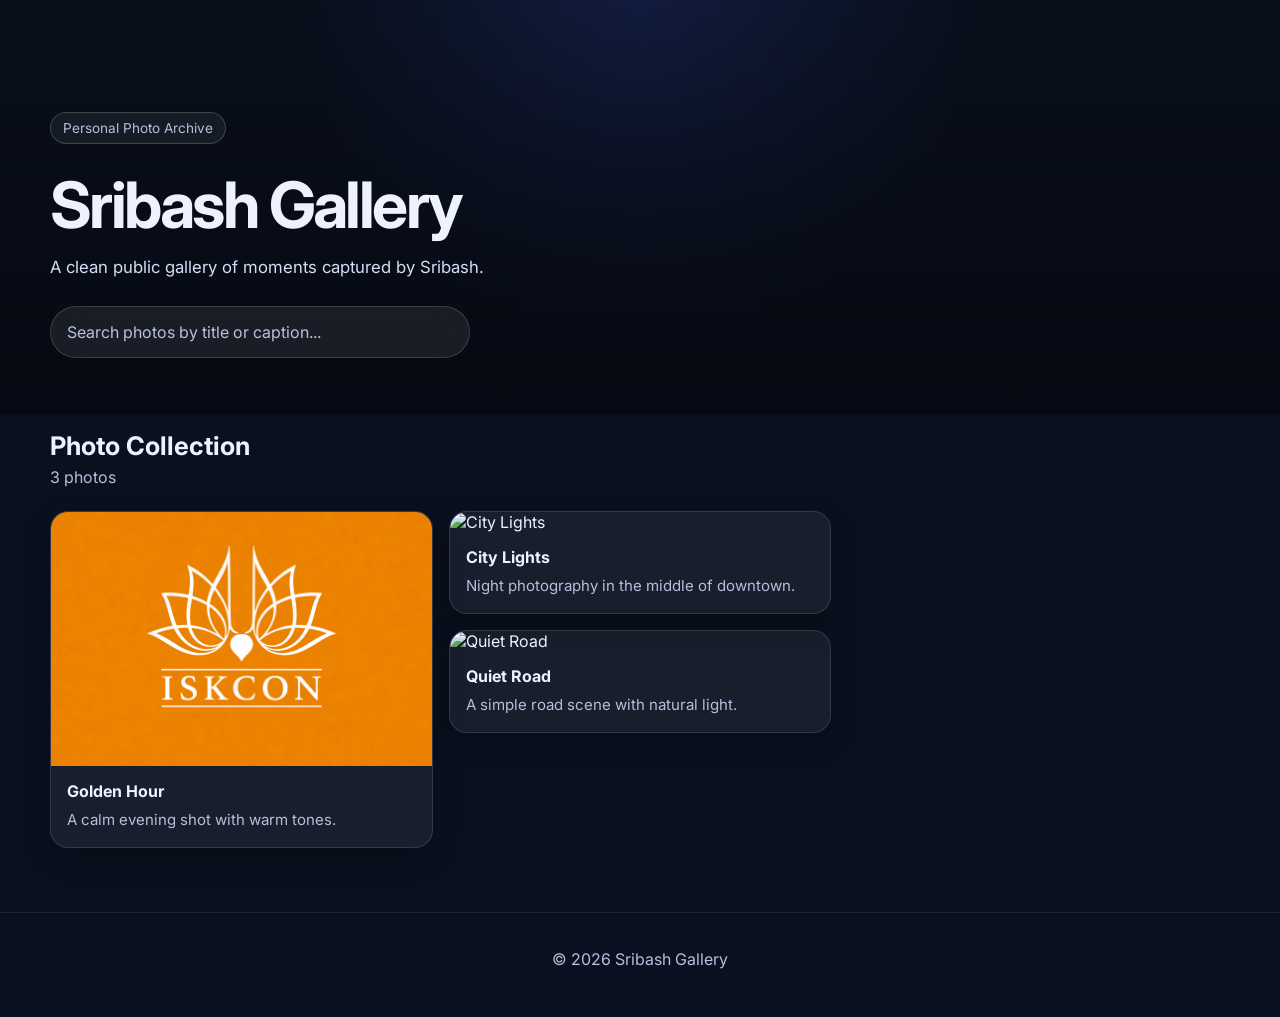
==== index.html @ 0078bc0f "Add files via upload" ====
<!DOCTYPE html>
<html lang="en">
<head>
  <meta charset="UTF-8" />
  <meta name="viewport" content="width=device-width, initial-scale=1.0" />
  <title>Sribash Gallery</title>
  <meta
    name="description"
    content="A personal photo gallery by Sribash."
  />
  <link rel="preconnect" href="https://fonts.googleapis.com" />
  <link rel="preconnect" href="https://fonts.gstatic.com" crossorigin />
  <link
    href="https://fonts.googleapis.com/css2?family=Inter:wght@400;500;600;700;800&display=swap"
    rel="stylesheet"
  />
  <link rel="stylesheet" href="styles.css" />
</head>
<body>
  <header class="hero">
    <div class="hero__overlay"></div>
    <div class="container hero__content">
      <p class="eyebrow">Personal Photo Archive</p>
      <h1>Sribash Gallery</h1>
      <p class="hero__text">
        A clean public gallery of moments captured by Sribash.
      </p>

      <div class="toolbar">
        <input
          id="searchInput"
          type="text"
          placeholder="Search photos by title or caption..."
          aria-label="Search photos"
        />
      </div>
    </div>
  </header>

  <main class="container">
    <section class="section-head">
      <div>
        <h2>Photo Collection</h2>
        <p id="photoCount">Loading photos...</p>
      </div>
    </section>

    <section id="gallery" class="gallery" aria-live="polite"></section>

    <section id="emptyState" class="empty hidden">
      <h3>No photos found</h3>
      <p>Try a different search term.</p>
    </section>
  </main>

  <div id="lightbox" class="lightbox hidden" role="dialog" aria-modal="true" aria-label="Image viewer">
    <button class="lightbox__close" id="closeLightbox" aria-label="Close viewer">
      &times;
    </button>

    <button class="lightbox__nav lightbox__nav--prev" id="prevBtn" aria-label="Previous image">
      &#10094;
    </button>

    <div class="lightbox__content">
      <img id="lightboxImage" src="" alt="" />
      <div class="lightbox__meta">
        <h3 id="lightboxTitle"></h3>
        <p id="lightboxCaption"></p>
      </div>
    </div>

    <button class="lightbox__nav lightbox__nav--next" id="nextBtn" aria-label="Next image">
      &#10095;
    </button>
  </div>

  <footer class="footer">
    <div class="container">
      <p>© <span id="year"></span> Sribash Gallery</p>
    </div>
  </footer>

  <script src="script.js"></script>
</body>
</html>
---- styles.css ----
:root {
  --bg: #0b1020;
  --bg-soft: #121933;
  --card: rgba(255, 255, 255, 0.06);
  --card-border: rgba(255, 255, 255, 0.12);
  --text: #eef2ff;
  --muted: #b4bfdc;
  --accent: #8ab4ff;
  --shadow: 0 10px 30px rgba(0, 0, 0, 0.25);
  --radius: 18px;
  --radius-sm: 12px;
  --max-width: 1180px;
}

* {
  box-sizing: border-box;
}

html {
  scroll-behavior: smooth;
}

body {
  margin: 0;
  font-family: "Inter", sans-serif;
  background:
    radial-gradient(circle at top, rgba(68, 97, 255, 0.18), transparent 28%),
    linear-gradient(180deg, #09101d 0%, #0b1020 100%);
  color: var(--text);
  min-height: 100vh;
}

img {
  max-width: 100%;
  display: block;
}

button,
input {
  font: inherit;
}

.container {
  width: min(100% - 2rem, var(--max-width));
  margin-inline: auto;
}

.hero {
  position: relative;
  min-height: 46vh;
  display: grid;
  place-items: end start;
  padding: 4rem 0 2rem;
  overflow: hidden;
}

.hero__overlay {
  position: absolute;
  inset: 0;
  background:
    linear-gradient(180deg, rgba(8, 12, 24, 0.15), rgba(8, 12, 24, 0.75)),
    url("https://images.unsplash.com/photo-1516035069371-29a1b244cc32?auto=format&fit=crop&w=1600&q=80") center/cover no-repeat;
  filter: saturate(0.95) brightness(0.6);
  z-index: -1;
}

.hero__content {
  padding-bottom: 1.5rem;
}

.eyebrow {
  display: inline-block;
  padding: 0.45rem 0.75rem;
  border: 1px solid rgba(255,255,255,0.18);
  background: rgba(255,255,255,0.06);
  border-radius: 999px;
  font-size: 0.85rem;
  color: var(--muted);
  backdrop-filter: blur(12px);
}

.hero h1 {
  margin: 1rem 0 0.5rem;
  font-size: clamp(2.3rem, 5vw, 4.6rem);
  line-height: 0.98;
  letter-spacing: -0.04em;
}

.hero__text {
  max-width: 700px;
  color: #d6def5;
  font-size: 1.05rem;
  line-height: 1.7;
  margin-bottom: 1.5rem;
}

.toolbar {
  display: flex;
  gap: 1rem;
  flex-wrap: wrap;
}

.toolbar input {
  width: min(100%, 420px);
  padding: 0.95rem 1rem;
  border-radius: 999px;
  border: 1px solid rgba(255,255,255,0.15);
  outline: none;
  background: rgba(255,255,255,0.08);
  color: var(--text);
  backdrop-filter: blur(14px);
}

.toolbar input::placeholder {
  color: #b8c2e0;
}

.section-head {
  display: flex;
  align-items: end;
  justify-content: space-between;
  gap: 1rem;
  padding: 1rem 0 0.5rem;
}

.section-head h2 {
  margin: 0;
  font-size: 1.6rem;
}

.section-head p {
  margin: 0.4rem 0 0;
  color: var(--muted);
}

.gallery {
  column-count: 1;
  column-gap: 1rem;
  padding: 1rem 0 4rem;
}

@media (min-width: 700px) {
  .gallery {
    column-count: 2;
  }
}

@media (min-width: 1000px) {
  .gallery {
    column-count: 3;
  }
}

.card {
  break-inside: avoid;
  margin-bottom: 1rem;
  border-radius: var(--radius);
  overflow: hidden;
  background: var(--card);
  border: 1px solid var(--card-border);
  box-shadow: var(--shadow);
  transition: transform 0.22s ease, border-color 0.22s ease;
  cursor: pointer;
}

.card:hover {
  transform: translateY(-4px);
  border-color: rgba(138, 180, 255, 0.45);
}

.card__image-wrap {
  position: relative;
  overflow: hidden;
}

.card__image {
  width: 100%;
  height: auto;
  display: block;
}

.card__body {
  padding: 0.9rem 1rem 1rem;
}

.card__title {
  margin: 0;
  font-size: 1rem;
  font-weight: 700;
}

.card__caption {
  margin: 0.45rem 0 0;
  color: var(--muted);
  font-size: 0.94rem;
  line-height: 1.55;
}

.empty {
  text-align: center;
  padding: 2rem 1rem 4rem;
  color: var(--muted);
}

.hidden {
  display: none !important;
}

.lightbox {
  position: fixed;
  inset: 0;
  background: rgba(3, 8, 20, 0.92);
  display: grid;
  grid-template-columns: 64px 1fr 64px;
  align-items: center;
  z-index: 1000;
  padding: 1rem;
}

.lightbox__content {
  width: min(100%, 1100px);
  margin: 0 auto;
}

.lightbox__content img {
  width: 100%;
  max-height: 75vh;
  object-fit: contain;
  border-radius: 16px;
  box-shadow: var(--shadow);
}

.lightbox__meta {
  margin-top: 1rem;
}

.lightbox__meta h3 {
  margin: 0 0 0.5rem;
  font-size: 1.2rem;
}

.lightbox__meta p {
  margin: 0;
  color: #d0d8ef;
  line-height: 1.6;
}

.lightbox__close,
.lightbox__nav {
  border: none;
  background: rgba(255,255,255,0.08);
  color: white;
  width: 48px;
  height: 48px;
  border-radius: 999px;
  cursor: pointer;
  font-size: 1.5rem;
  backdrop-filter: blur(12px);
}

.lightbox__close {
  position: absolute;
  top: 1rem;
  right: 1rem;
}

.lightbox__nav--prev {
  justify-self: start;
}

.lightbox__nav--next {
  justify-self: end;
}

.footer {
  border-top: 1px solid rgba(255,255,255,0.08);
  padding: 1.25rem 0 2rem;
  color: var(--muted);
  text-align: center;
}

@media (max-width: 720px) {
  .lightbox {
    grid-template-columns: 1fr;
    gap: 1rem;
  }

  .lightbox__nav {
    display: none;
  }

  .hero {
    min-height: 38vh;
  }
}
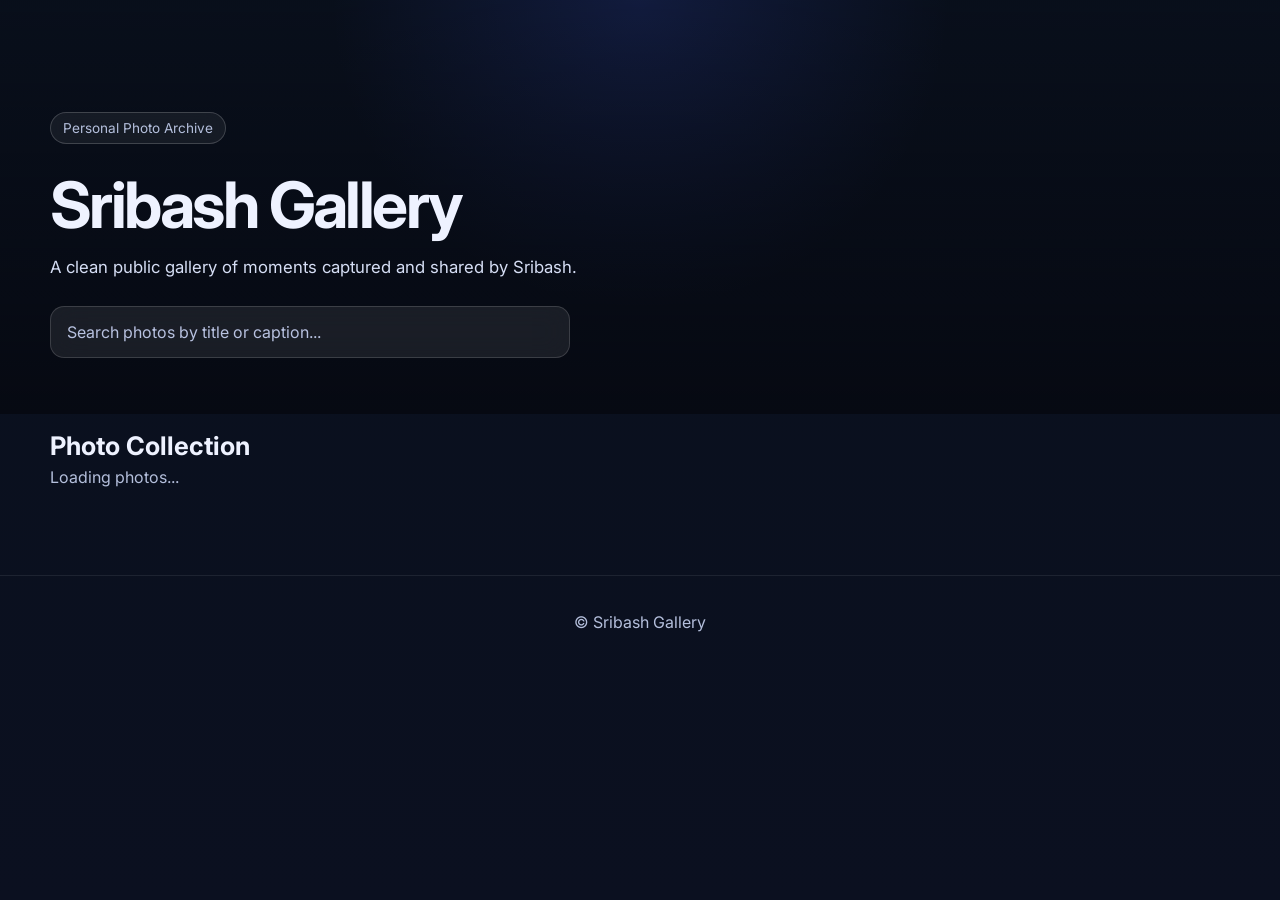
==== commit aa0920c7: "Add files via upload" ====
--- a/index.html
+++ b/index.html
@@ -4,10 +4,7 @@
   <meta charset="UTF-8" />
   <meta name="viewport" content="width=device-width, initial-scale=1.0" />
   <title>Sribash Gallery</title>
-  <meta
-    name="description"
-    content="A personal photo gallery by Sribash."
-  />
+  <meta name="description" content="A public photo gallery by Sribash." />
   <link rel="preconnect" href="https://fonts.googleapis.com" />
   <link rel="preconnect" href="https://fonts.gstatic.com" crossorigin />
   <link
@@ -23,7 +20,7 @@
       <p class="eyebrow">Personal Photo Archive</p>
       <h1>Sribash Gallery</h1>
       <p class="hero__text">
-        A clean public gallery of moments captured by Sribash.
+        A clean public gallery of moments captured and shared by Sribash.
       </p>
 
       <div class="toolbar">
@@ -54,13 +51,8 @@
   </main>
 
   <div id="lightbox" class="lightbox hidden" role="dialog" aria-modal="true" aria-label="Image viewer">
-    <button class="lightbox__close" id="closeLightbox" aria-label="Close viewer">
-      &times;
-    </button>
-
-    <button class="lightbox__nav lightbox__nav--prev" id="prevBtn" aria-label="Previous image">
-      &#10094;
-    </button>
+    <button class="lightbox__close" id="closeLightbox" aria-label="Close viewer">&times;</button>
+    <button class="lightbox__nav lightbox__nav--prev" id="prevBtn" aria-label="Previous image">&#10094;</button>
 
     <div class="lightbox__content">
       <img id="lightboxImage" src="" alt="" />
@@ -70,9 +62,7 @@
       </div>
     </div>
 
-    <button class="lightbox__nav lightbox__nav--next" id="nextBtn" aria-label="Next image">
-      &#10095;
-    </button>
+    <button class="lightbox__nav lightbox__nav--next" id="nextBtn" aria-label="Next image">&#10095;</button>
   </div>
 
   <footer class="footer">
@@ -81,6 +71,6 @@
     </div>
   </footer>
 
-  <script src="script.js"></script>
+  <script type="module" src="script.js"></script>
 </body>
 </html>
--- a/styles.css
+++ b/styles.css
@@ -6,6 +6,7 @@
   --text: #eef2ff;
   --muted: #b4bfdc;
   --accent: #8ab4ff;
+  --danger: #ff8f8f;
   --shadow: 0 10px 30px rgba(0, 0, 0, 0.25);
   --radius: 18px;
   --radius-sm: 12px;
@@ -36,7 +37,9 @@
 }
 
 button,
-input {
+input,
+textarea,
+progress {
   font: inherit;
 }
 
@@ -100,10 +103,12 @@
   flex-wrap: wrap;
 }
 
-.toolbar input {
-  width: min(100%, 420px);
+.toolbar input,
+.admin-form input,
+.admin-form textarea {
+  width: min(100%, 520px);
   padding: 0.95rem 1rem;
-  border-radius: 999px;
+  border-radius: 14px;
   border: 1px solid rgba(255,255,255,0.15);
   outline: none;
   background: rgba(255,255,255,0.08);
@@ -111,7 +116,8 @@
   backdrop-filter: blur(14px);
 }
 
-.toolbar input::placeholder {
+.toolbar input::placeholder,
+.admin-form textarea::placeholder {
   color: #b8c2e0;
 }
 
@@ -246,16 +252,23 @@
 }
 
 .lightbox__close,
-.lightbox__nav {
+.lightbox__nav,
+.admin-form button,
+.secondary-btn,
+.delete-btn {
   border: none;
   background: rgba(255,255,255,0.08);
   color: white;
+  border-radius: 999px;
+  cursor: pointer;
+  backdrop-filter: blur(12px);
+}
+
+.lightbox__close,
+.lightbox__nav {
   width: 48px;
   height: 48px;
-  border-radius: 999px;
-  cursor: pointer;
   font-size: 1.5rem;
-  backdrop-filter: blur(12px);
 }
 
 .lightbox__close {
@@ -279,6 +292,120 @@
   text-align: center;
 }
 
+.admin-page {
+  min-height: 100vh;
+  display: grid;
+  place-items: center;
+  padding: 2rem 0;
+}
+
+.admin-card {
+  width: min(100%, 820px);
+  background: rgba(255,255,255,0.06);
+  border: 1px solid rgba(255,255,255,0.12);
+  border-radius: 24px;
+  box-shadow: var(--shadow);
+  padding: 1.5rem;
+}
+
+.admin-card h1,
+.admin-card h2 {
+  margin-top: 0;
+}
+
+.admin-subtext {
+  color: var(--muted);
+}
+
+.admin-form {
+  display: grid;
+  gap: 1rem;
+  margin-top: 1rem;
+}
+
+.admin-form label {
+  display: grid;
+  gap: 0.4rem;
+  color: #dce4ff;
+}
+
+.admin-form button,
+.secondary-btn,
+.delete-btn {
+  padding: 0.9rem 1.1rem;
+  width: fit-content;
+}
+
+.secondary-btn {
+  background: rgba(255,255,255,0.12);
+}
+
+.delete-btn {
+  background: rgba(255, 95, 95, 0.18);
+  color: #ffdada;
+}
+
+.admin-toolbar {
+  display: flex;
+  justify-content: space-between;
+  align-items: center;
+  gap: 1rem;
+  flex-wrap: wrap;
+}
+
+.progress-wrap {
+  margin-top: 1rem;
+}
+
+progress {
+  width: 100%;
+  height: 14px;
+  border-radius: 999px;
+  overflow: hidden;
+}
+
+#statusText {
+  color: var(--muted);
+}
+
+.admin-list-wrap {
+  margin-top: 2rem;
+}
+
+.admin-photo-list {
+  display: grid;
+  gap: 1rem;
+}
+
+.admin-row {
+  display: grid;
+  grid-template-columns: 84px 1fr auto;
+  gap: 1rem;
+  align-items: center;
+  padding: 0.85rem;
+  border-radius: 16px;
+  background: rgba(255,255,255,0.05);
+  border: 1px solid rgba(255,255,255,0.08);
+}
+
+.admin-thumb {
+  width: 84px;
+  height: 84px;
+  object-fit: cover;
+  border-radius: 12px;
+}
+
+.admin-meta h3 {
+  margin: 0 0 0.35rem;
+  font-size: 1rem;
+}
+
+.admin-meta p {
+  margin: 0;
+  color: var(--muted);
+  line-height: 1.5;
+}
+
 @media (max-width: 720px) {
   .lightbox {
     grid-template-columns: 1fr;
@@ -292,4 +419,8 @@
   .hero {
     min-height: 38vh;
   }
+
+  .admin-row {
+    grid-template-columns: 1fr;
+  }
 }
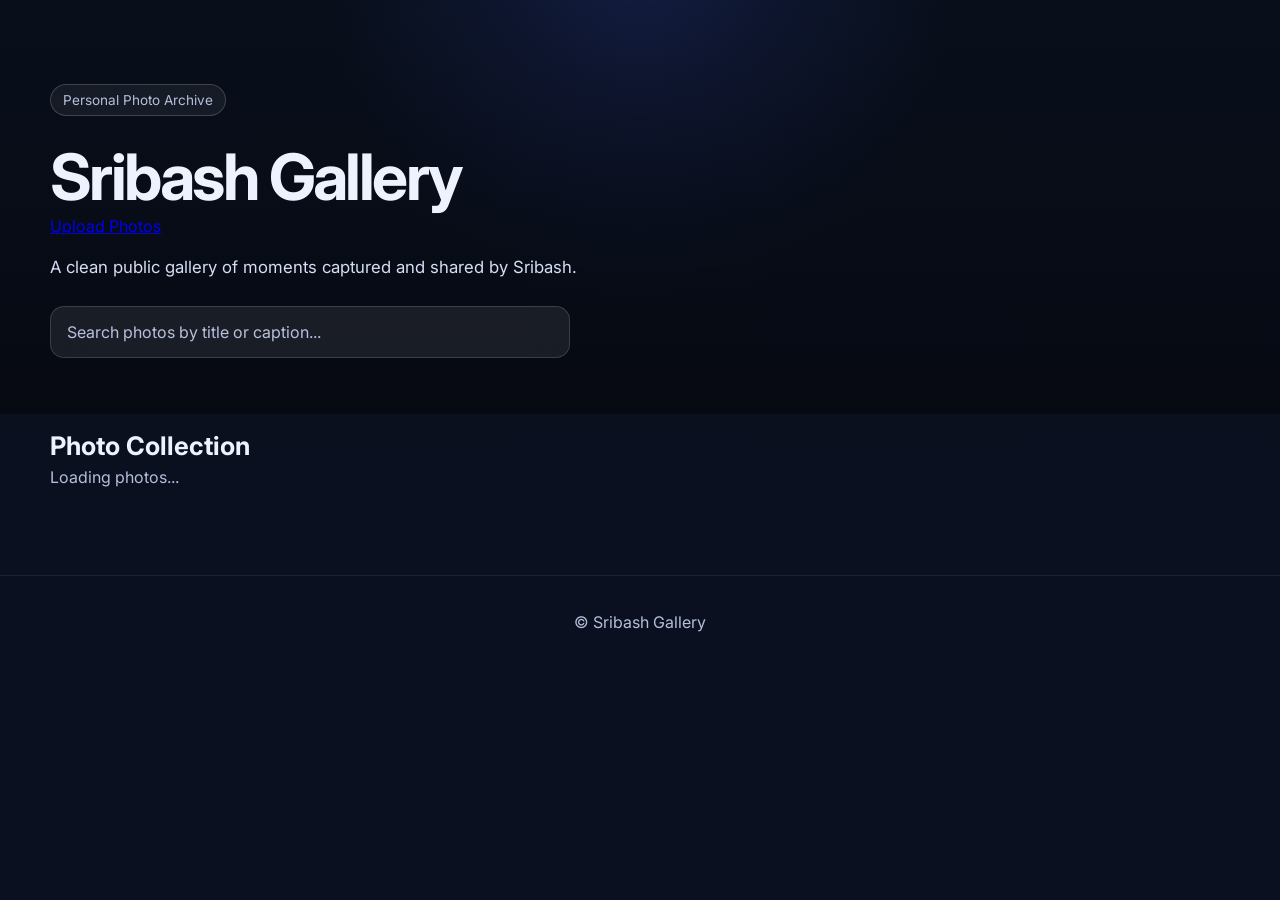
==== commit 271ae422: "Add upload button to index.html" ====
--- a/index.html
+++ b/index.html
@@ -19,6 +19,9 @@
     <div class="container hero__content">
       <p class="eyebrow">Personal Photo Archive</p>
       <h1>Sribash Gallery</h1>
+
+      <a href="admin.html" class="upload-btn">Upload Photos</a>
+
       <p class="hero__text">
         A clean public gallery of moments captured and shared by Sribash.
       </p>
@@ -73,4 +76,4 @@
 
   <script type="module" src="script.js"></script>
 </body>
-</html>+</html>
